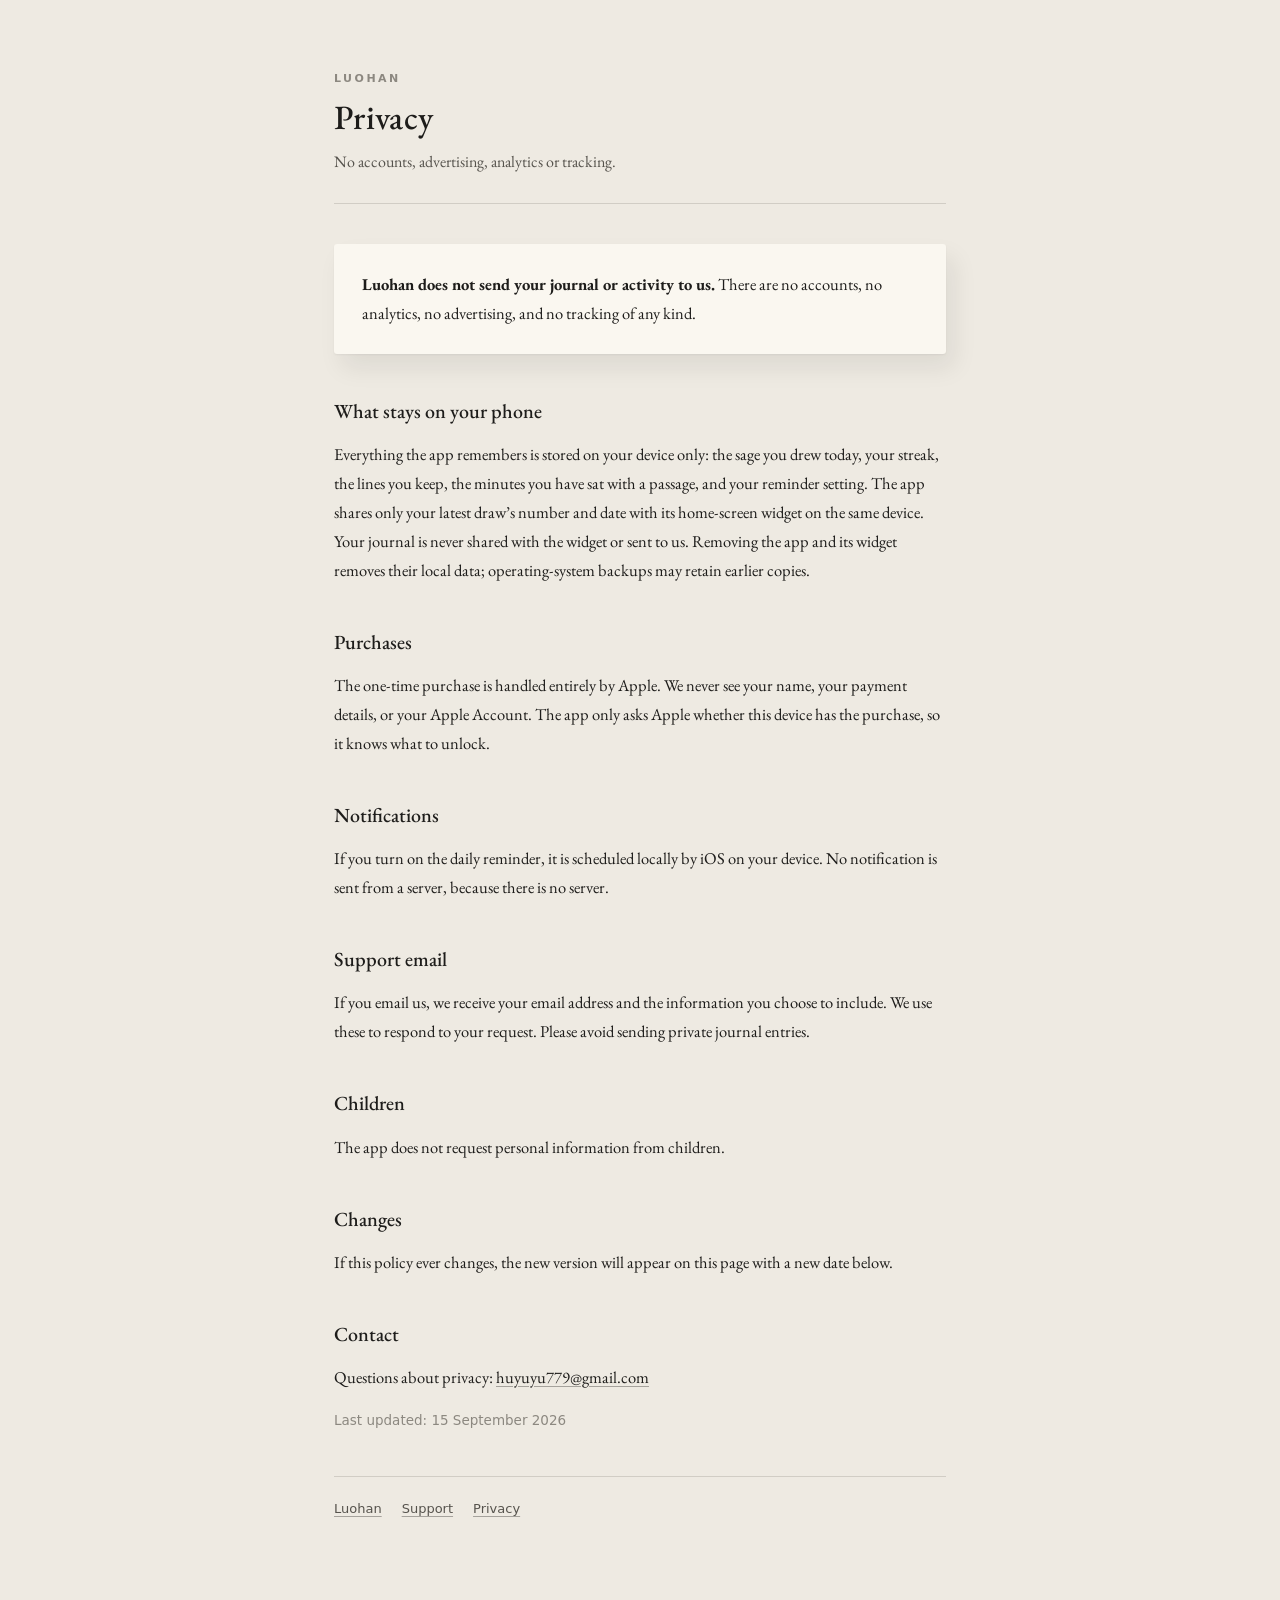
==== privacy.html @ df16abe9 "Luohan site: home, privacy, support Co-Authored-By: Claude Opus 5 <noreply@anthropic.com>" ====
<!doctype html><html lang="en"><head><meta charset="utf-8">
<meta name="viewport" content="width=device-width,initial-scale=1">
<title>Privacy — Luohan</title>
<link rel="preconnect" href="https://fonts.gstatic.com" crossorigin>
<link rel="stylesheet" href="https://fonts.googleapis.com/css2?family=EB+Garamond:wght@400;500&display=swap">
<link rel="stylesheet" href="_style.css"></head><body><div class="wrap">
<header><div class="mark">Luohan</div><h1>Privacy</h1><p class="sub">No accounts, advertising, analytics or tracking.</p></header>
<div class="card"><p><strong>Luohan does not send your journal or activity to us.</strong> There are no accounts, no analytics, no advertising, and no tracking of any kind.</p></div>
<h2>What stays on your phone</h2>
<p>Everything the app remembers is stored on your device only: the sage you drew today, your streak, the lines you keep, the minutes you have sat with a passage, and your reminder setting. The app shares only your latest draw’s number and date with its home-screen widget on the same device. Your journal is never shared with the widget or sent to us. Removing the app and its widget removes their local data; operating-system backups may retain earlier copies.</p>
<h2>Purchases</h2>
<p>The one-time purchase is handled entirely by Apple. We never see your name, your payment details, or your Apple Account. The app only asks Apple whether this device has the purchase, so it knows what to unlock.</p>
<h2>Notifications</h2>
<p>If you turn on the daily reminder, it is scheduled locally by iOS on your device. No notification is sent from a server, because there is no server.</p>
<h2>Support email</h2>
<p>If you email us, we receive your email address and the information you choose to include. We use these to respond to your request. Please avoid sending private journal entries.</p>
<h2>Children</h2>
<p>The app does not request personal information from children.</p>
<h2>Changes</h2>
<p>If this policy ever changes, the new version will appear on this page with a new date below.</p>
<h2>Contact</h2>
<p>Questions about privacy: <a href="mailto:huyuyu779@gmail.com">huyuyu779@gmail.com</a></p>
<p class="small">Last updated: 15 September 2026</p>
<nav><a href="index.html">Luohan</a><a href="support.html">Support</a><a href="privacy.html">Privacy</a></nav>
</div></body></html>
---- _style.css ----
:root{--paper:#EEEAE2;--slip:#FAF7F0;--ink:#1D1C1A;--ink2:#56534D;--ink3:#8C8880;--line:rgba(29,28,26,.14);
 --serif:"EB Garamond",Georgia,"Times New Roman",serif;--sans:-apple-system,"SF Pro Text","Segoe UI",system-ui,sans-serif}
*{box-sizing:border-box}
body{margin:0;background:var(--paper);color:var(--ink);font-family:var(--serif);-webkit-font-smoothing:antialiased}
.wrap{max-width:660px;margin:0 auto;padding:72px 24px 96px}
header{padding-bottom:28px;border-bottom:1px solid var(--line);margin-bottom:40px}
.mark{font-family:var(--sans);font-size:11px;font-weight:600;letter-spacing:2.5px;text-transform:uppercase;color:var(--ink3)}
h1{margin:12px 0 0;font-size:34px;font-weight:500;line-height:1.2;letter-spacing:.3px}
.sub{margin:10px 0 0;font-size:16px;line-height:1.7;color:var(--ink2)}
h2{margin:44px 0 12px;font-size:20px;font-weight:500}
p,li{font-size:16.5px;line-height:1.75;color:var(--ink)}
li{margin-bottom:6px}
a{color:var(--ink);text-decoration-color:rgba(29,28,26,.35);text-underline-offset:3px}
.small{font-size:13.5px;color:var(--ink3);font-family:var(--sans);line-height:1.7}
.card{background:var(--slip);border-radius:3px;padding:26px 28px;margin:26px 0;box-shadow:8px 14px 24px rgba(20,22,24,.08),0 1px 2px rgba(0,0,0,.05)}
.card p:first-child{margin-top:0}.card p:last-child{margin-bottom:0}
nav{margin-top:44px;padding-top:24px;border-top:1px solid var(--line);font-family:var(--sans);font-size:13px;color:var(--ink3)}
nav a{margin-right:20px;color:var(--ink2)}
@media (prefers-color-scheme:dark){:root{--paper:#EEEAE2}}
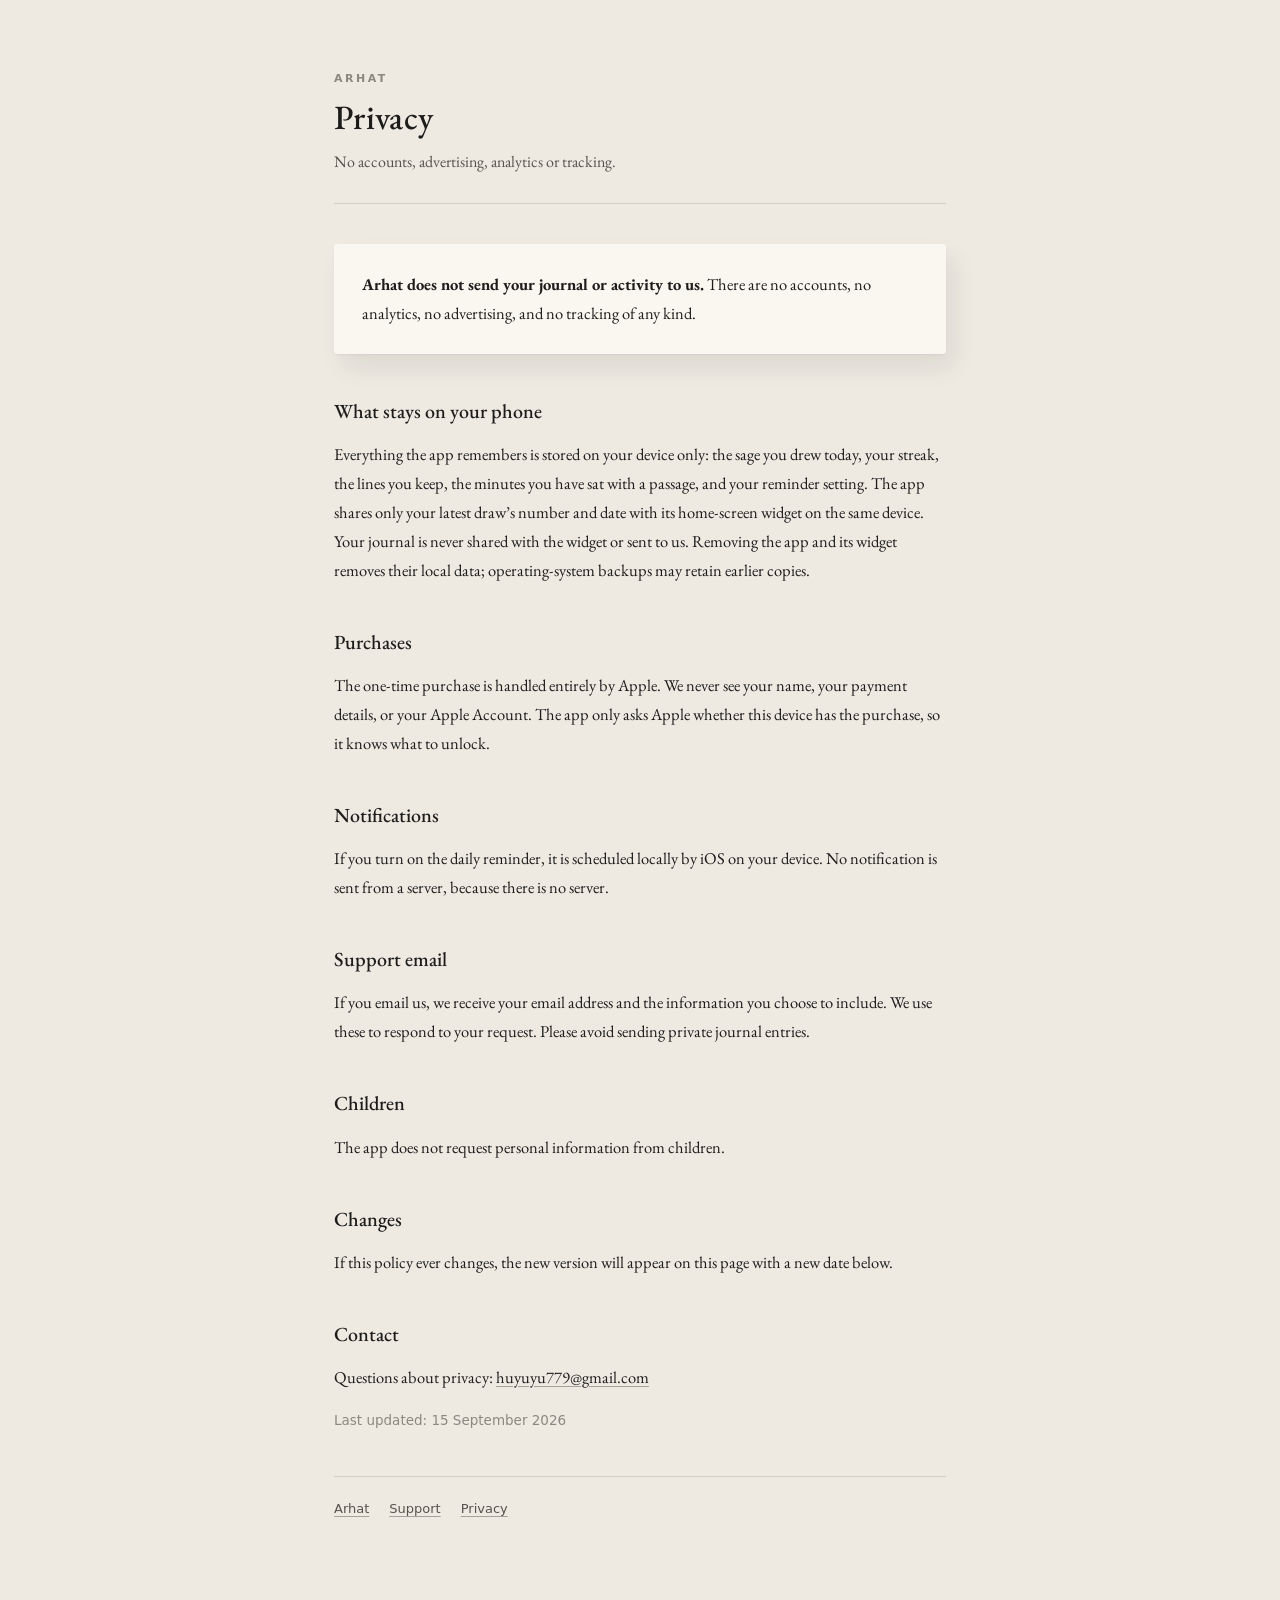
==== commit 93808637: "改名 Arhat Co-Authored-By: Claude Opus 5 <noreply@anthropic.com>" ====
--- a/privacy.html
+++ b/privacy.html
@@ -1,11 +1,11 @@
 <!doctype html><html lang="en"><head><meta charset="utf-8">
 <meta name="viewport" content="width=device-width,initial-scale=1">
-<title>Privacy — Luohan</title>
+<title>Privacy — Arhat</title>
 <link rel="preconnect" href="https://fonts.gstatic.com" crossorigin>
 <link rel="stylesheet" href="https://fonts.googleapis.com/css2?family=EB+Garamond:wght@400;500&display=swap">
 <link rel="stylesheet" href="_style.css"></head><body><div class="wrap">
-<header><div class="mark">Luohan</div><h1>Privacy</h1><p class="sub">No accounts, advertising, analytics or tracking.</p></header>
-<div class="card"><p><strong>Luohan does not send your journal or activity to us.</strong> There are no accounts, no analytics, no advertising, and no tracking of any kind.</p></div>
+<header><div class="mark">Arhat</div><h1>Privacy</h1><p class="sub">No accounts, advertising, analytics or tracking.</p></header>
+<div class="card"><p><strong>Arhat does not send your journal or activity to us.</strong> There are no accounts, no analytics, no advertising, and no tracking of any kind.</p></div>
 <h2>What stays on your phone</h2>
 <p>Everything the app remembers is stored on your device only: the sage you drew today, your streak, the lines you keep, the minutes you have sat with a passage, and your reminder setting. The app shares only your latest draw’s number and date with its home-screen widget on the same device. Your journal is never shared with the widget or sent to us. Removing the app and its widget removes their local data; operating-system backups may retain earlier copies.</p>
 <h2>Purchases</h2>
@@ -21,5 +21,5 @@
 <h2>Contact</h2>
 <p>Questions about privacy: <a href="mailto:huyuyu779@gmail.com">huyuyu779@gmail.com</a></p>
 <p class="small">Last updated: 15 September 2026</p>
-<nav><a href="index.html">Luohan</a><a href="support.html">Support</a><a href="privacy.html">Privacy</a></nav>
+<nav><a href="index.html">Arhat</a><a href="support.html">Support</a><a href="privacy.html">Privacy</a></nav>
 </div></body></html>
